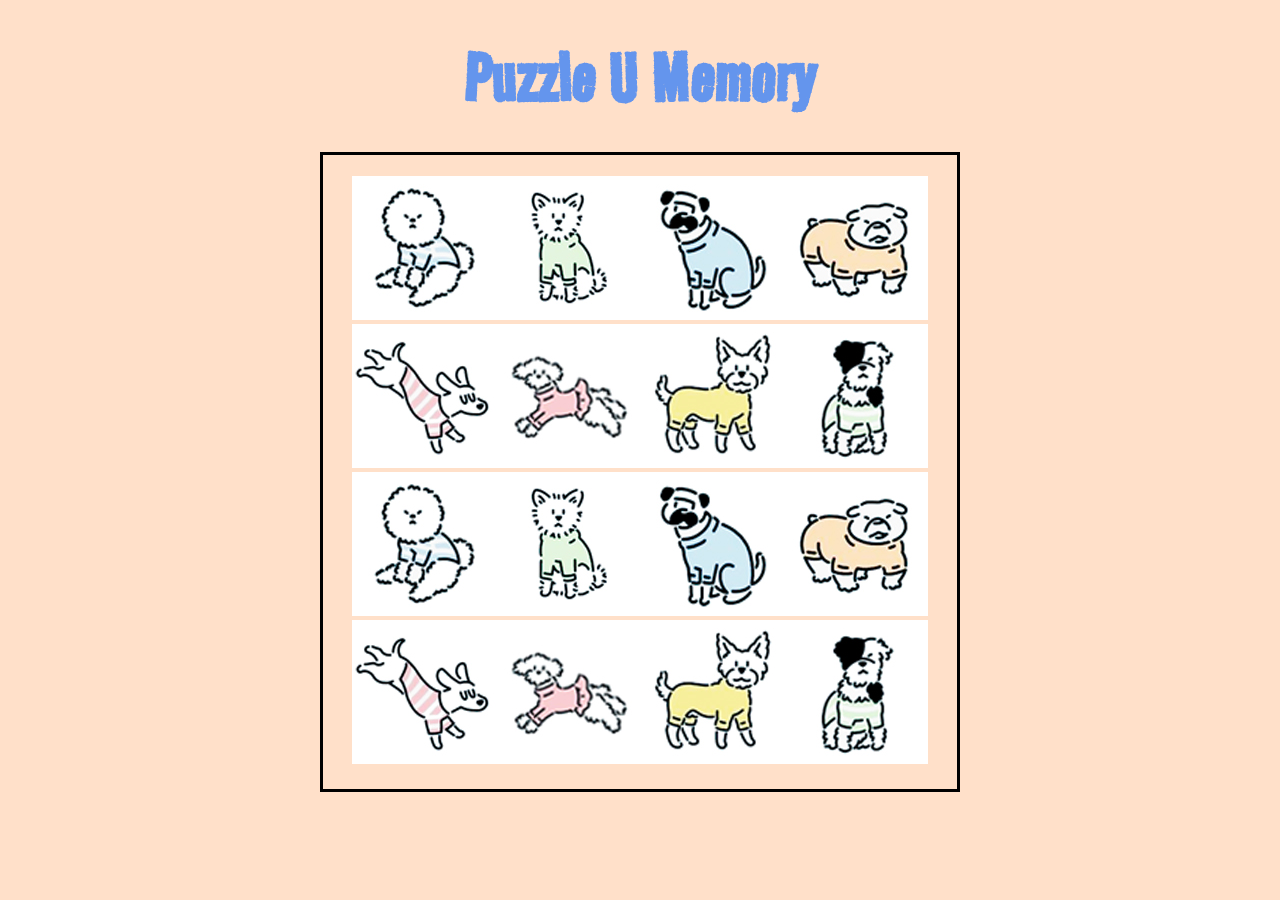
==== index.html @ 99197590 "second workday" ====
<!DOCTYPE html>
<html lang="en">
<head>
    <meta charset="UTF-8">
    <meta http-equiv="X-UA-Compatible" content="IE=edge">
    <meta name="viewport" content="width=device-width, initial-scale=1.0">
    <link rel="preconnect" href="https://fonts.googleapis.com">
    <link rel="preconnect" href="https://fonts.gstatic.com" crossorigin>
    <link href="https://fonts.googleapis.com/css2?family=Road+Rage&display=swap" rel="stylesheet">



    <title>Puzzle U Memory</title>
    <link rel="stylesheet" href="style.css" />
<header>
<h1 id="main-title">Puzzle U Memory</h1>
</header>
</head>
<body>
    <section class = "cardBlocks">
        <div class= "cards">
            <img class= "puzzle" id= "bicchon1" src= "./images/ bichon.jpg"/>
            <div class = "blankFront" id="1" src= "./images/ frontcard1.jpg"></div>
        </div>
        <div class= "cards">
            <img class ="puzzle" id= "ae1" src= "./images/american_eskimo.jpg"/>
            <div class = "blankFront" id="2" src= "./images/ frontcard1.jpg"></div>
        </div>
      <div class= "cards">
        <img class ="puzzle" id= "bster1" src="./images/boston_terrier.jpg"/>
        <div class = "blankFront" id="3"></div>
        </div>
        <div class= "cards">
        <img class ="puzzle" id= "bull1" src="./images/bulldog.jpg"/>
        <div class = "blankFront" id= "4"></div>
        </div>
        <div class= "cards">
        <img class ="puzzle" id= "dchsh1" src="./images/dachshund.jpg"/>
        <div class = "blankFront" id= "5"></div>
        </div>
        <div class= "cards">
        <img class ="puzzle" id= "pd1" src="./images/poodle.jpg"/>
        <div class = "blankFront" id="6"></div>
        </div>  
        <div class= "cards">
        <img class ="puzzle" id= "shib1" src="./images/shiba_inu.jpg"/>
        <div class = "blankFront"   id="7"></div>
        </div>
        <div class= "cards">
        <img class ="puzzle" id="yshter1" src="./images/yorkshir_terrier.jpg"/>
        <div class = "blankFront" id="8"></div>
         </div>
<!-- first series of images  -->
        <div class= "cards">
            <img class= "puzzle" id= "bicchon2" src= "./images/ bichon.jpg"/>
            <div class = "blankFront" id="1two"></div>
        </div>
        <div class= "cards">
            <img class ="puzzle" id= "ae2" src= "./images/american_eskimo.jpg"/>
            <div class = "blankFront" id="2two"></div>
        </div>
        <div class= "cards">
            <img class ="puzzle" id= "bster2" src="./images/boston_terrier.jpg"/>
            <div class = "blankFront" id="3two"></div>
            </div>
        <div class= "cards">
            <img class ="puzzle" id= "bull2" src="./images/bulldog.jpg"/>
            <div class = "blankFront"   id="4two"></div>
        </div>
        <div class= "cards">
                <img class ="puzzle" id= "dchsh2" src="./images/dachshund.jpg"/>
                <div class = "blankFront" id="5two"></div>
         </div>
         <div class= "cards">
            <img class ="puzzle" id= "pd2" src="./images/poodle.jpg"/>
            <div class = "blankFront"   id="6two"></div>
        </div> 
        <div class= "cards">
            <img class ="puzzle" id= "shib2" src="./images/shiba_inu.jpg"/>
            <div class = "blankFront" id="7two"></div>
            </div>
        <div class= "cards">
            <img class ="puzzle" id="yshter2" src="./images/yorkshir_terrier.jpg"/>
            <div class = "blankFront"   id="8two"></div>
            </div>
<!-- second series of twin  images -->
    </section>

<script src= "script.js"></script>
<footer> </footer>

</body>
</html>
---- style.css ----
@import url('https://fonts.googleapis.com/css2?family=Road+Rage&display=swap');

*{
    box-sizing: border-box;
    padding: 0;
    margin: 0;
}

header{  
    text-align: center;
    font-size: 40px;
    color:cornflowerblue;
    margin: 2rem 0px;
    font-family: 'Road Rage', cursive;
    font-weight: strong;
}

body{ 
    background:rgb(255, 224, 201)
}


.cardBlocks{
    display: flex;
    flex-wrap: wrap;
    justify-content: center;
    align-content: center;
    width: 640px;
    height: 640px;
    border: 3px solid black;
    margin: auto;
    
}
.cards{
    border-radius: 2px solid black;
}
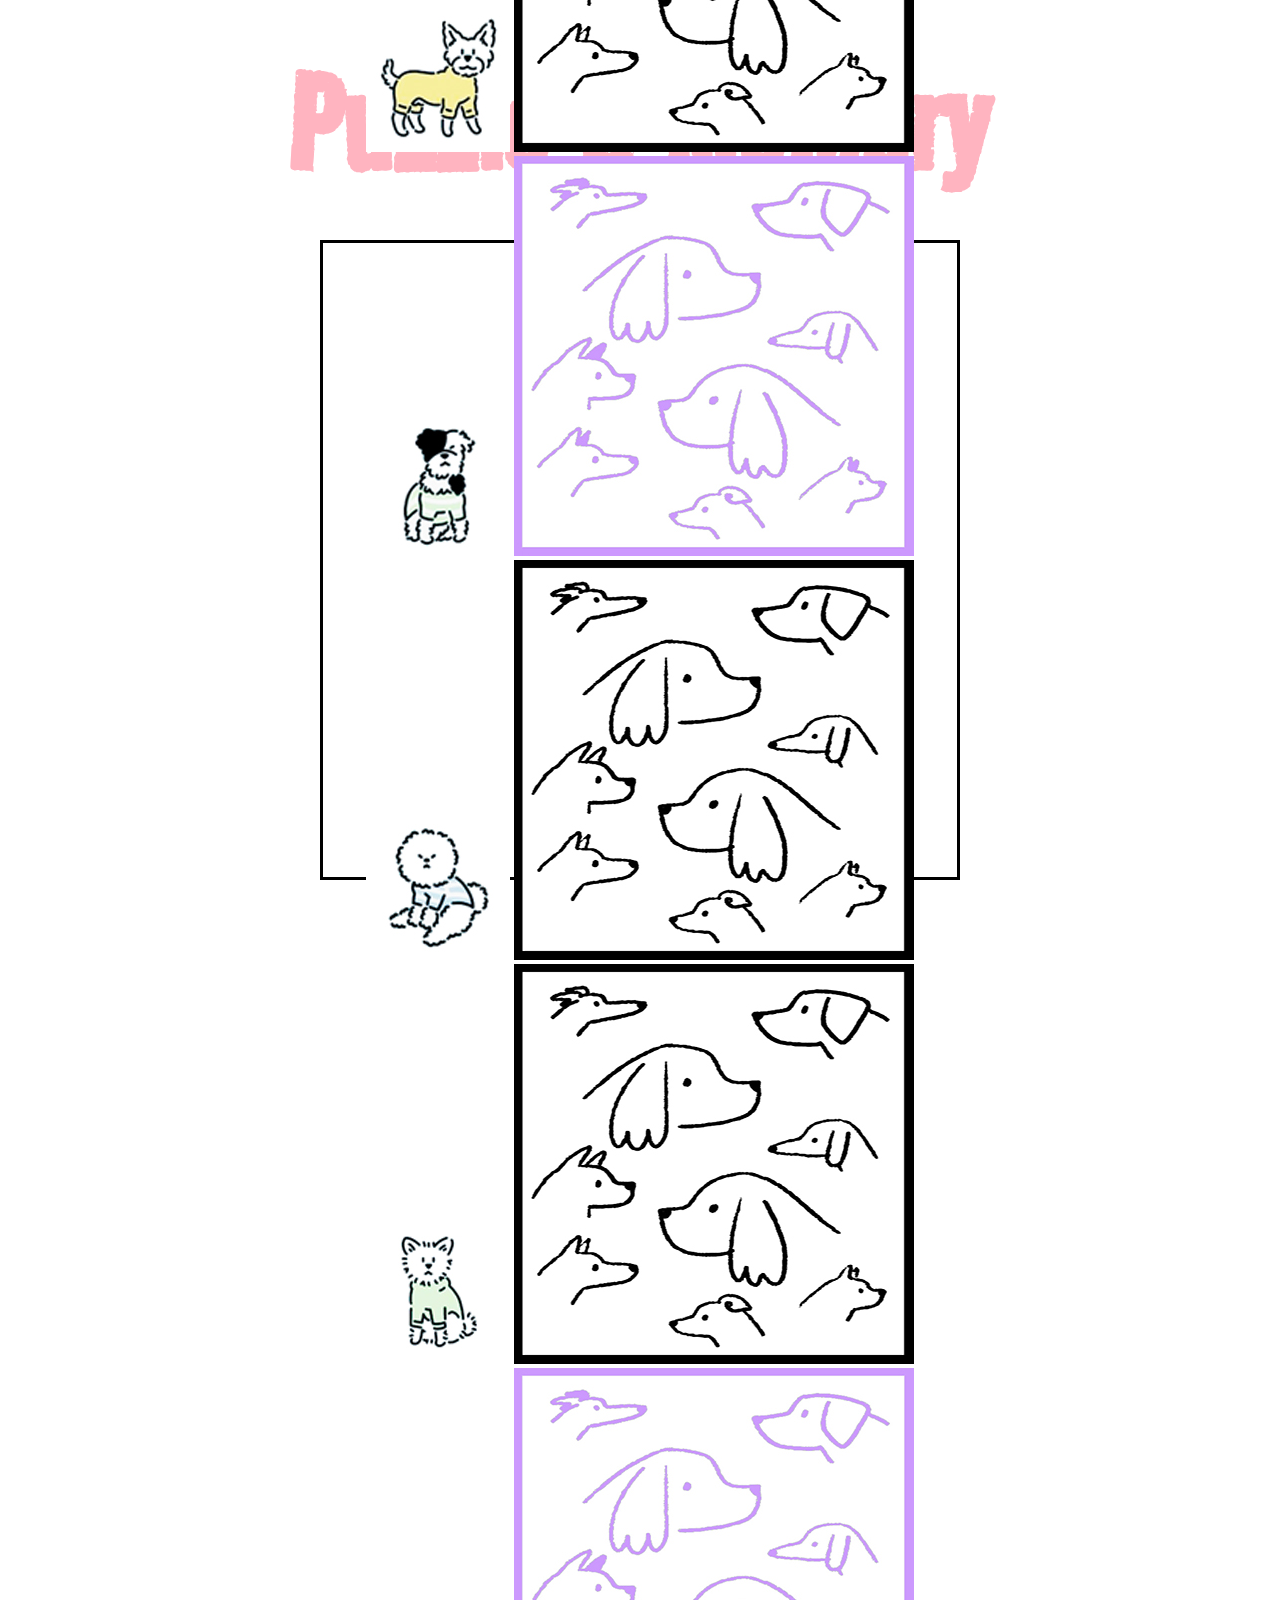
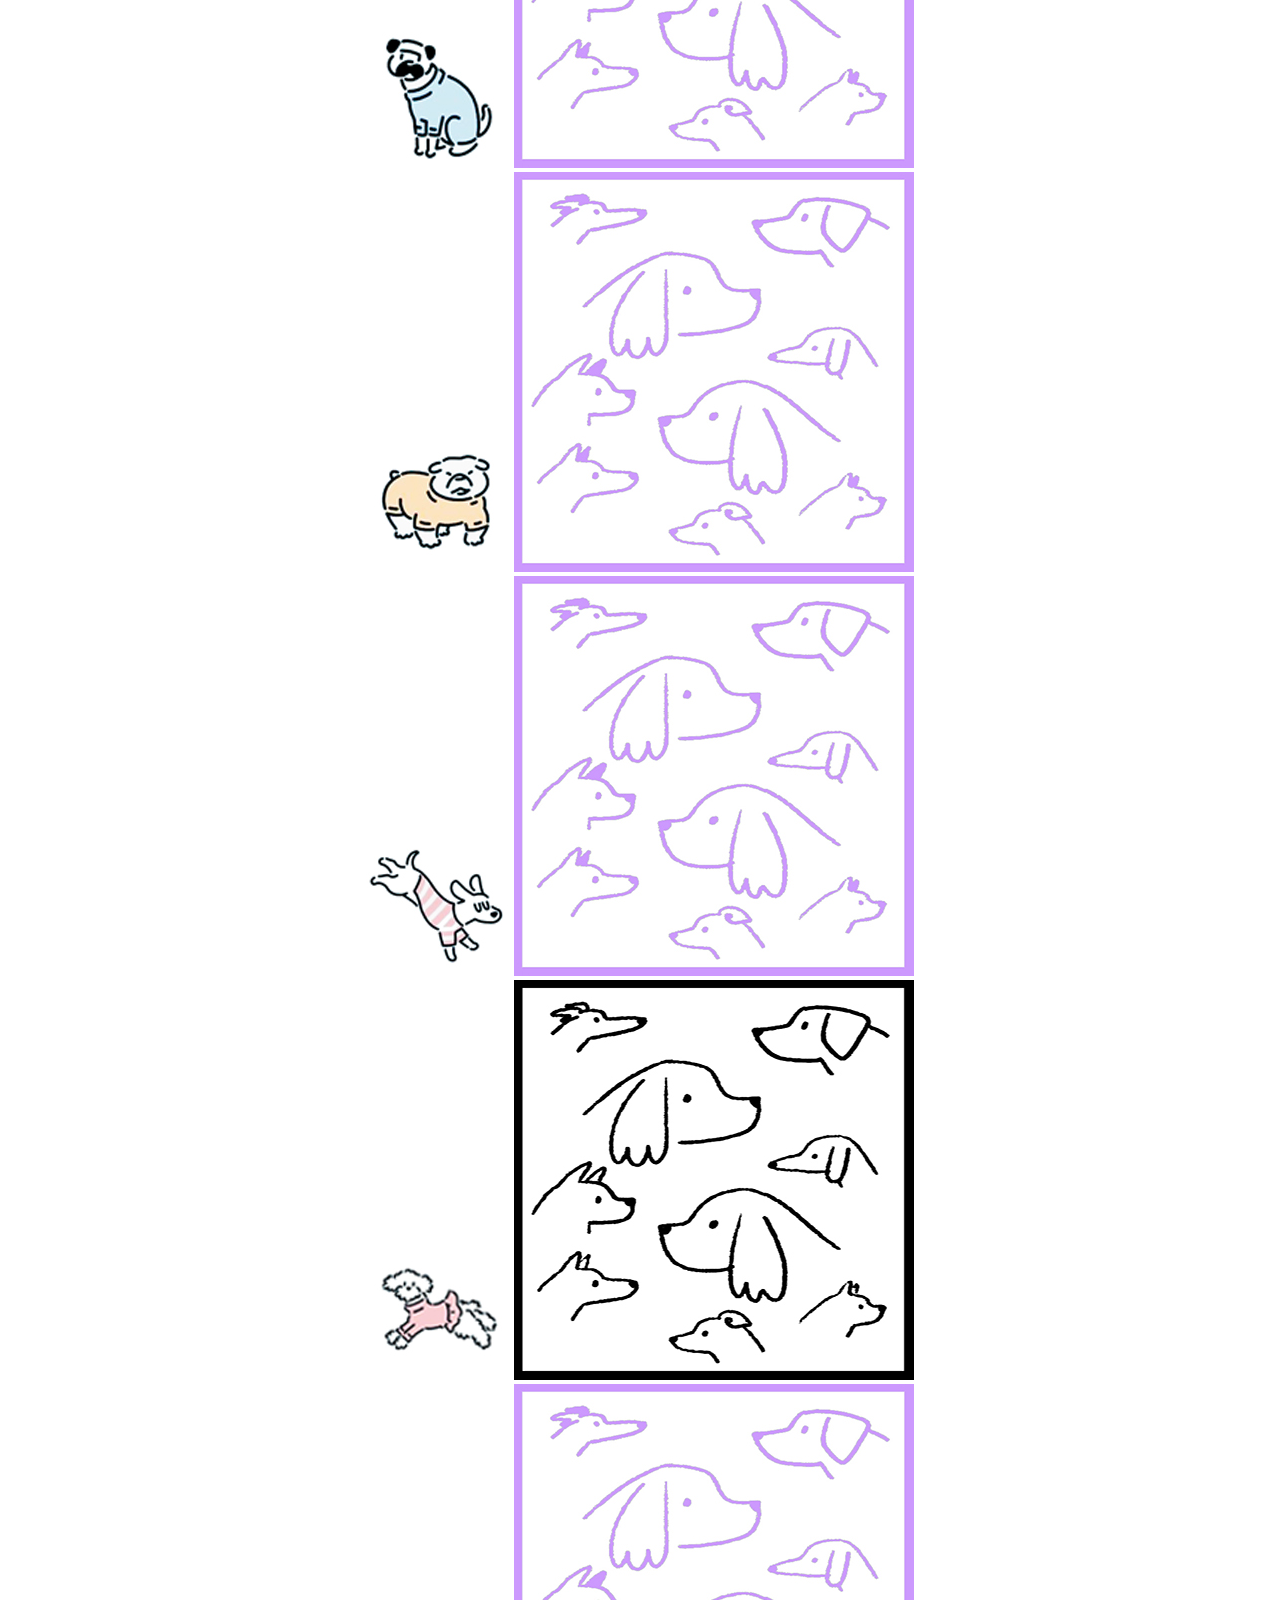
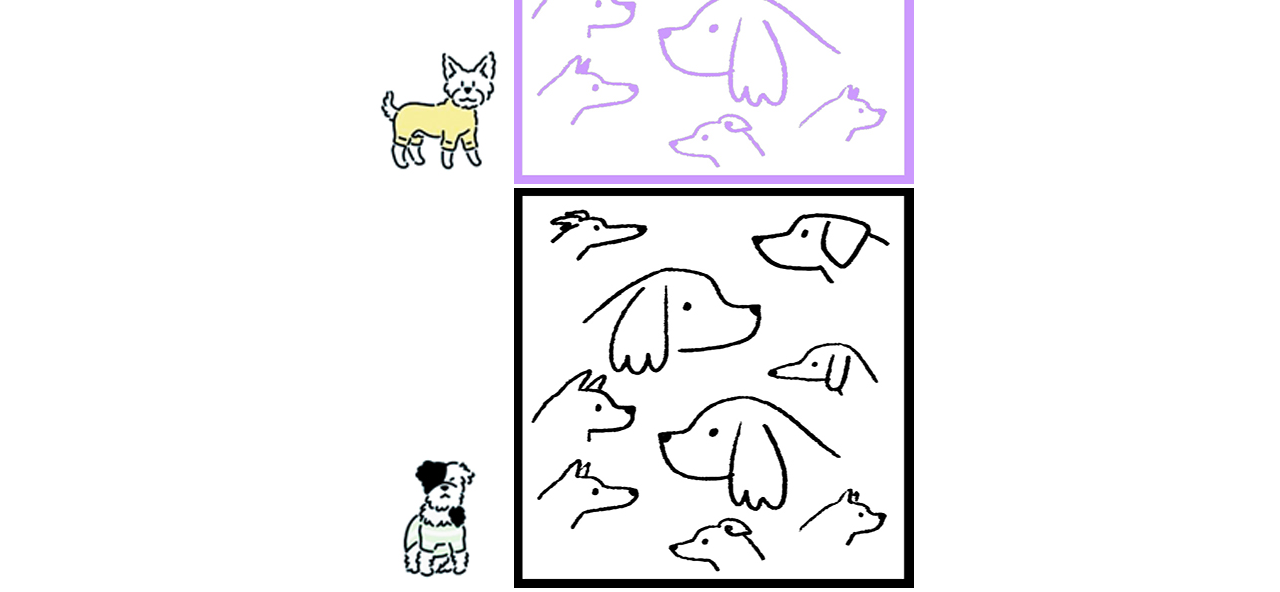
==== commit 229cb091: "progress 2nd day" ====
--- a/index.html
+++ b/index.html
@@ -17,71 +17,71 @@
 </header>
 </head>
 <body>
-    <section class = "cardBlocks">
+    <section class= "container" >
         <div class= "cards">
             <img class= "puzzle" id= "bicchon1" src= "./images/ bichon.jpg"/>
-            <div class = "blankFront" id="1" src= "./images/ frontcard1.jpg"></div>
+            <img class = "blankFront" id="1" src= "./images/frontcard1.jpg"/>
         </div>
         <div class= "cards">
             <img class ="puzzle" id= "ae1" src= "./images/american_eskimo.jpg"/>
-            <div class = "blankFront" id="2" src= "./images/ frontcard1.jpg"></div>
+            <img class = "blankFront" id="2" src= "./images/frontcard1.jpg"/>
         </div>
       <div class= "cards">
         <img class ="puzzle" id= "bster1" src="./images/boston_terrier.jpg"/>
-        <div class = "blankFront" id="3"></div>
+        <img class = "blankFront" id="3" src= "./images/frontcard2.jpg"/>
         </div>
         <div class= "cards">
         <img class ="puzzle" id= "bull1" src="./images/bulldog.jpg"/>
-        <div class = "blankFront" id= "4"></div>
+        <img class = "blankFront" id="4" src= "./images/frontcard1.jpg"/>
         </div>
         <div class= "cards">
         <img class ="puzzle" id= "dchsh1" src="./images/dachshund.jpg"/>
-        <div class = "blankFront" id= "5"></div>
+        <img class = "blankFront" id="5" src= "./images/frontcard2.jpg"/>
         </div>
         <div class= "cards">
         <img class ="puzzle" id= "pd1" src="./images/poodle.jpg"/>
-        <div class = "blankFront" id="6"></div>
+        <img class = "blankFront" id="6" src= "./images/frontcard2.jpg"/>
         </div>  
         <div class= "cards">
         <img class ="puzzle" id= "shib1" src="./images/shiba_inu.jpg"/>
-        <div class = "blankFront"   id="7"></div>
+        <img class = "blankFront" id="7" src= "./images/frontcard1.jpg"/>
         </div>
         <div class= "cards">
         <img class ="puzzle" id="yshter1" src="./images/yorkshir_terrier.jpg"/>
-        <div class = "blankFront" id="8"></div>
+        <img class = "blankFront" id="8" src= "./images/frontcard2.jpg"/>
          </div>
 <!-- first series of images  -->
         <div class= "cards">
             <img class= "puzzle" id= "bicchon2" src= "./images/ bichon.jpg"/>
-            <div class = "blankFront" id="1two"></div>
+            <img class = "blankFront" id="1two" src= "./images/frontcard1.jpg"/>
         </div>
         <div class= "cards">
             <img class ="puzzle" id= "ae2" src= "./images/american_eskimo.jpg"/>
-            <div class = "blankFront" id="2two"></div>
+            <img class = "blankFront" id="2two" src= "./images/frontcard1.jpg"/>
         </div>
         <div class= "cards">
             <img class ="puzzle" id= "bster2" src="./images/boston_terrier.jpg"/>
-            <div class = "blankFront" id="3two"></div>
+            <img class = "blankFront" id="3two" src= "./images/frontcard2.jpg"/>
             </div>
         <div class= "cards">
             <img class ="puzzle" id= "bull2" src="./images/bulldog.jpg"/>
-            <div class = "blankFront"   id="4two"></div>
+            <img class = "blankFront"   id="4two" src= "./images/frontcard2.jpg"/>
         </div>
         <div class= "cards">
                 <img class ="puzzle" id= "dchsh2" src="./images/dachshund.jpg"/>
-                <div class = "blankFront" id="5two"></div>
+                <img class = "blankFront" id="5two" src= "./images/frontcard2.jpg"/>
          </div>
          <div class= "cards">
             <img class ="puzzle" id= "pd2" src="./images/poodle.jpg"/>
-            <div class = "blankFront"   id="6two"></div>
+            <img class = "blankFront"   id="6two"   src= "./images/frontcard1.jpg"/>
         </div> 
         <div class= "cards">
             <img class ="puzzle" id= "shib2" src="./images/shiba_inu.jpg"/>
-            <div class = "blankFront" id="7two"></div>
+            <img class = "blankFront" id="7two" src= "./images/frontcard2.jpg"/>
             </div>
         <div class= "cards">
             <img class ="puzzle" id="yshter2" src="./images/yorkshir_terrier.jpg"/>
-            <div class = "blankFront"   id="8two"></div>
+            <img class = "blankFront"   id="8two"   src= "./images/frontcard1.jpg"/>
             </div>
 <!-- second series of twin  images -->
     </section>
--- a/style.css
+++ b/style.css
@@ -8,19 +8,19 @@
 
 header{  
     text-align: center;
-    font-size: 40px;
-    color:cornflowerblue;
+    font-size: 80px;
+    color:rgb(255, 180, 192);
     margin: 2rem 0px;
     font-family: 'Road Rage', cursive;
     font-weight: strong;
 }
 
 body{ 
-    background:rgb(255, 224, 201)
+    background: white;
 }
 
 
-.cardBlocks{
+.container{
     display: flex;
     flex-wrap: wrap;
     justify-content: center;
@@ -29,12 +29,16 @@
     height: 640px;
     border: 3px solid black;
     margin: auto;
+    background-image: url('https://i.imgur.com/tH3szbt.jpg');
     
 }
 .cards{
     border-radius: 2px solid black;
 }
 
+.blankFront{
+    position: relative;
+}
 
 
 
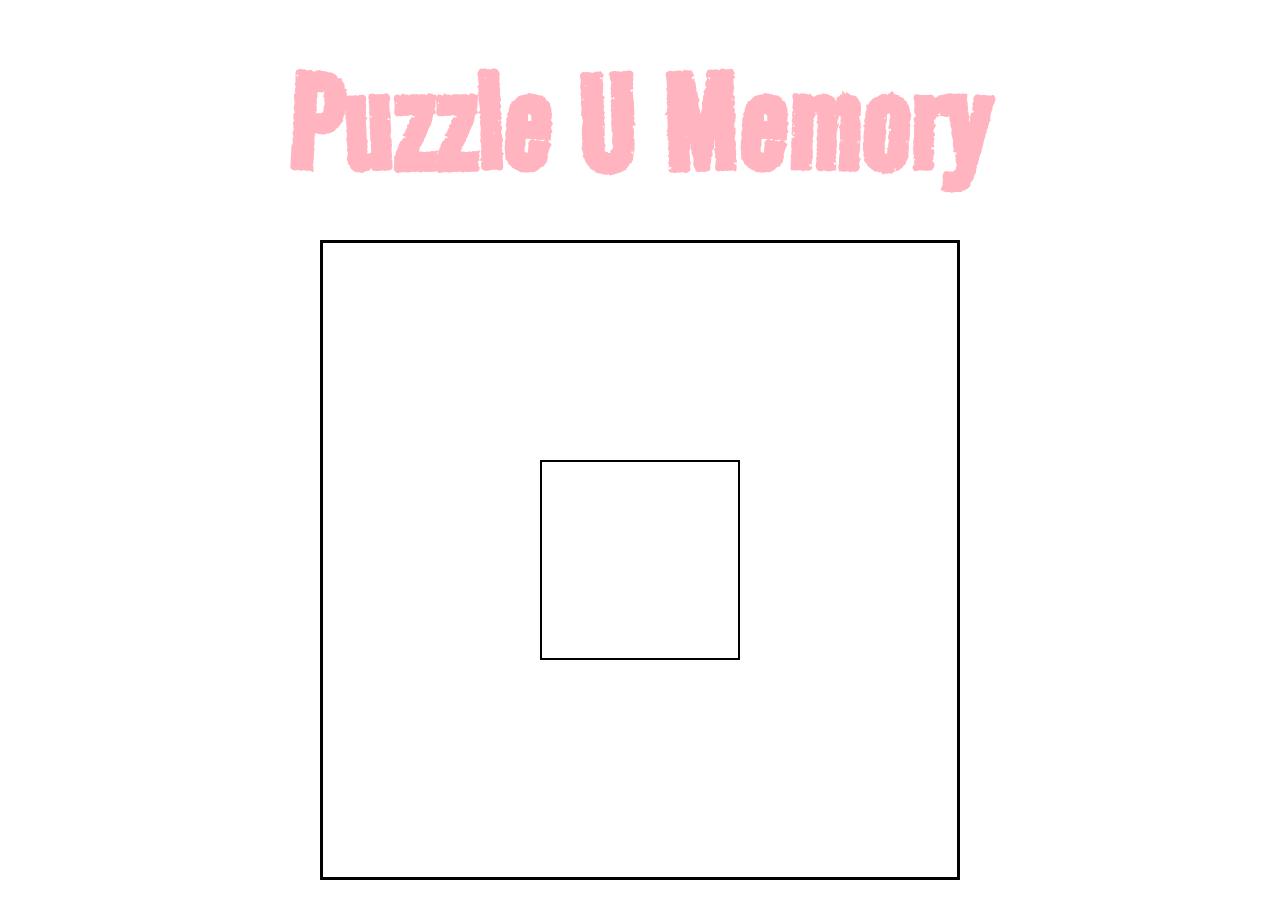
==== commit 44524103: "second day progress" ====
--- a/index.html
+++ b/index.html
@@ -9,84 +9,28 @@
     <link href="https://fonts.googleapis.com/css2?family=Road+Rage&display=swap" rel="stylesheet">
 
 
-
     <title>Puzzle U Memory</title>
-    <link rel="stylesheet" href="style.css" />
+    <link rel="stylesheet" href="style.css"/>
+  
 <header>
 <h1 id="main-title">Puzzle U Memory</h1>
 </header>
-</head>
+
 <body>
     <section class= "container" >
-        <div class= "cards">
-            <img class= "puzzle" id= "bicchon1" src= "./images/ bichon.jpg"/>
-            <img class = "blankFront" id="1" src= "./images/frontcard1.jpg"/>
-        </div>
-        <div class= "cards">
-            <img class ="puzzle" id= "ae1" src= "./images/american_eskimo.jpg"/>
-            <img class = "blankFront" id="2" src= "./images/frontcard1.jpg"/>
-        </div>
-      <div class= "cards">
-        <img class ="puzzle" id= "bster1" src="./images/boston_terrier.jpg"/>
-        <img class = "blankFront" id="3" src= "./images/frontcard2.jpg"/>
-        </div>
-        <div class= "cards">
-        <img class ="puzzle" id= "bull1" src="./images/bulldog.jpg"/>
-        <img class = "blankFront" id="4" src= "./images/frontcard1.jpg"/>
-        </div>
-        <div class= "cards">
-        <img class ="puzzle" id= "dchsh1" src="./images/dachshund.jpg"/>
-        <img class = "blankFront" id="5" src= "./images/frontcard2.jpg"/>
-        </div>
-        <div class= "cards">
-        <img class ="puzzle" id= "pd1" src="./images/poodle.jpg"/>
-        <img class = "blankFront" id="6" src= "./images/frontcard2.jpg"/>
-        </div>  
-        <div class= "cards">
-        <img class ="puzzle" id= "shib1" src="./images/shiba_inu.jpg"/>
-        <img class = "blankFront" id="7" src= "./images/frontcard1.jpg"/>
-        </div>
-        <div class= "cards">
-        <img class ="puzzle" id="yshter1" src="./images/yorkshir_terrier.jpg"/>
-        <img class = "blankFront" id="8" src= "./images/frontcard2.jpg"/>
-         </div>
-<!-- first series of images  -->
-        <div class= "cards">
-            <img class= "puzzle" id= "bicchon2" src= "./images/ bichon.jpg"/>
-            <img class = "blankFront" id="1two" src= "./images/frontcard1.jpg"/>
-        </div>
-        <div class= "cards">
-            <img class ="puzzle" id= "ae2" src= "./images/american_eskimo.jpg"/>
-            <img class = "blankFront" id="2two" src= "./images/frontcard1.jpg"/>
-        </div>
-        <div class= "cards">
-            <img class ="puzzle" id= "bster2" src="./images/boston_terrier.jpg"/>
-            <img class = "blankFront" id="3two" src= "./images/frontcard2.jpg"/>
-            </div>
-        <div class= "cards">
-            <img class ="puzzle" id= "bull2" src="./images/bulldog.jpg"/>
-            <img class = "blankFront"   id="4two" src= "./images/frontcard2.jpg"/>
-        </div>
-        <div class= "cards">
-                <img class ="puzzle" id= "dchsh2" src="./images/dachshund.jpg"/>
-                <img class = "blankFront" id="5two" src= "./images/frontcard2.jpg"/>
-         </div>
-         <div class= "cards">
-            <img class ="puzzle" id= "pd2" src="./images/poodle.jpg"/>
-            <img class = "blankFront"   id="6two"   src= "./images/frontcard1.jpg"/>
-        </div> 
-        <div class= "cards">
-            <img class ="puzzle" id= "shib2" src="./images/shiba_inu.jpg"/>
-            <img class = "blankFront" id="7two" src= "./images/frontcard2.jpg"/>
-            </div>
-        <div class= "cards">
-            <img class ="puzzle" id="yshter2" src="./images/yorkshir_terrier.jpg"/>
-            <img class = "blankFront"   id="8two"   src= "./images/frontcard1.jpg"/>
-            </div>
-<!-- second series of twin  images -->
-    </section>
-
-<script src= "script.js"></script>
+    <div class= "cards">
+    <!-- <div class = "cards" id="bichon1"></div>
+    <div class = "cards" id="american_eskimo2"></div>
+    <div class = "cards" id="boston_terrier3"></div> 
+    <div class = "cards" id="bulldog4"></div>   
+    <div class = "cards" id="dachshund5"></div>
+    <div class = "cards" id="poodle6"></div>
+    <div class = "cards" id="shiba7"></div>
+    <div class = "cards" id="york8"></div>    
+    </div>  -->
+    
+ 
+<script src= "index.js"></script>
 <footer> </footer>
 
 </body>
--- a/style.css
+++ b/style.css
@@ -19,6 +19,21 @@
     background: white;
 }
 
+.cards{
+    height: 200px;
+    width: 200px;
+    background-color: url(frontcard1.jpg);  
+    /* when imported */
+    border: 2px solid black;
+   
+}
+
+.flipped-card{
+    height: 200px;
+    width: 200px;
+    background-color: url(frontcard2.jpg);
+    border: 2px solid black;
+}
 
 .container{
     display: flex;
@@ -29,16 +44,22 @@
     height: 640px;
     border: 3px solid black;
     margin: auto;
-    background-image: url('https://i.imgur.com/tH3szbt.jpg');
-    
-}
-.cards{
-    border-radius: 2px solid black;
-}
-
-.blankFront{
-    position: relative;
+    background-image: url("https://c.tenor.com/dby5UbmKt90AAAAd/ripndip-monalisa.gif"); 
+ 
 }
 
 
 
+
+
+/* .puzzle{
+position:relative;
+width: 200px;
+height: 200px;
+padding: 20px;
+ 
+} */
+
+
+
+
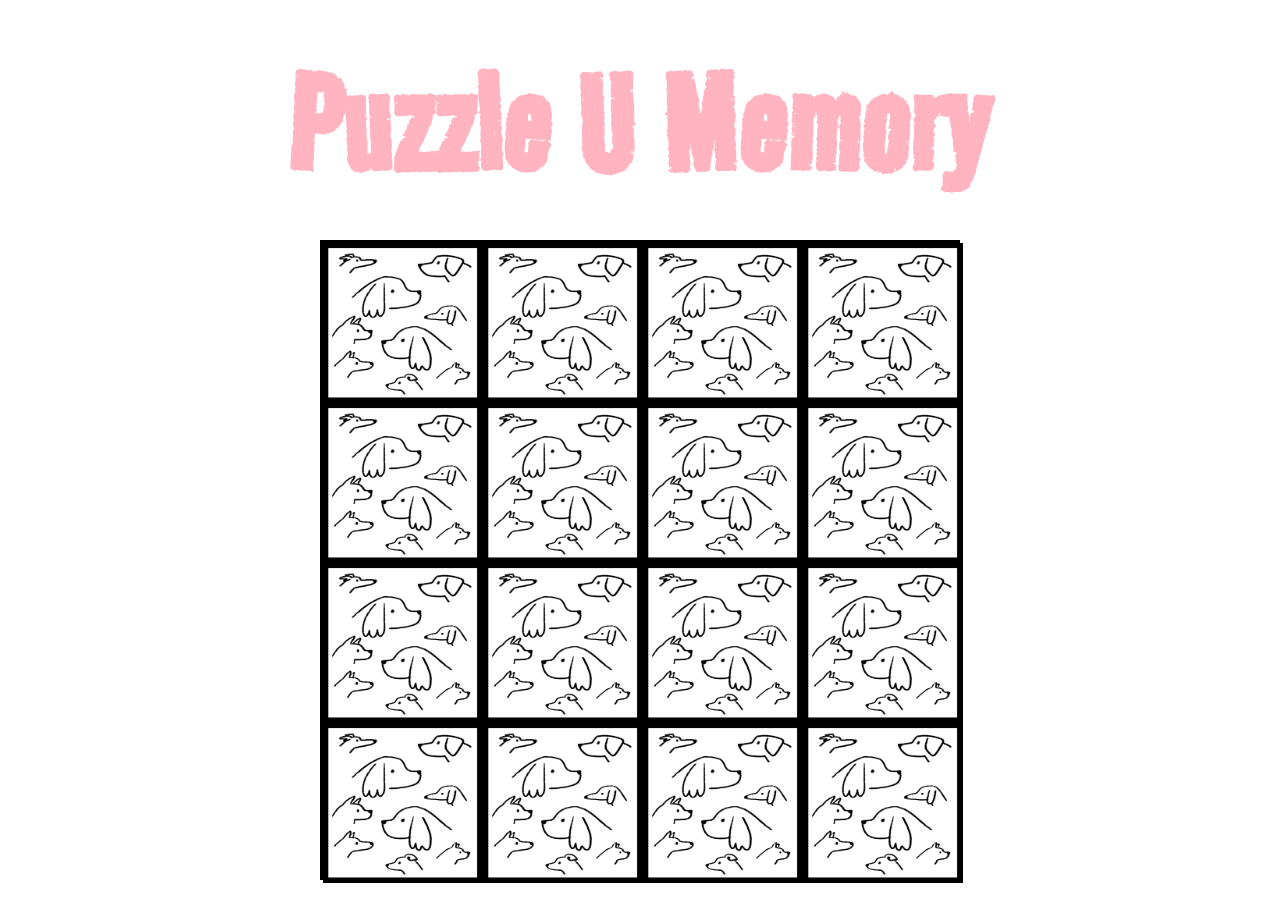
==== commit 9cd278ba: "second day progress" ====
--- a/index.html
+++ b/index.html
@@ -18,17 +18,40 @@
 
 <body>
     <section class= "container" >
-    <div class= "cards">
-    <!-- <div class = "cards" id="bichon1"></div>
+    <!-- <div class= "cards"></div> -->
+
+
+     <!-- </div>   
+    <div class ="line">
+    <div class = "cards" id="bichon1"></div>
+
     <div class = "cards" id="american_eskimo2"></div>
     <div class = "cards" id="boston_terrier3"></div> 
+    <div class = "cards" id="dachshund5"></div>
+    </div> 
+    
+    
+    <div class ="line">
+    <div class = "cards" id="dachshund5"></div>
     <div class = "cards" id="bulldog4"></div>   
-    <div class = "cards" id="dachshund5"></div>
     <div class = "cards" id="poodle6"></div>
     <div class = "cards" id="shiba7"></div>
-    <div class = "cards" id="york8"></div>    
-    </div>  -->
-    
+    </div>
+   
+    <div class= "cards" id="york8"></div>
+    <div class= "cards" id="york8"></div>
+    <div class = "cards" id="american_eskimo2"></div>
+    <div class = "cards" id="bulldog4"></div> 
+   
+
+
+    <div class="line">
+    <div class = "cards" id="boston_terrier3"></div> 
+    <div class = "cards" id="poodle6"></div>
+    <div class = "cards" id="shiba7"></div>
+    <div class = "cards" id="bichon1"></div>
+    <div class = "cards" id="bichon1"></div>
+     -->
  
 <script src= "index.js"></script>
 <footer> </footer>
--- a/style.css
+++ b/style.css
@@ -20,26 +20,40 @@
 }
 
 .cards{
-    height: 200px;
-    width: 200px;
-    background-color: url(frontcard1.jpg);  
-    /* when imported */
-    border: 2px solid black;
-   
-}
-
-.flipped-card{
-    height: 200px;
-    width: 200px;
-    background-color: url(frontcard2.jpg);
+    height: 160px;
+    width: 160px;
+    background-image: url("images/frontcard1.jpg"); 
+    background-repeat: no-repeat;
+    background-position: center;
+    background-size: cover; 
     border: 2px solid black;
 }
 
+.flipped-cards{
+    height: 160px;
+    width: 160px;
+    background-image: url("images/shiba_inu.jpg");
+    background-repeat: no-repeat;
+    background-position: center;
+    background-size: cover;
+    border: 2px solid black;
+}
+
+/* #bichon1{
+    height: 200px;
+    width: 200px;
+    background-image: url("images\ bichon.jpgbichon.jpg"); 
+    background-repeat: no-repeat;
+    background-position: center;
+    background-size: cover; 
+    border: 2px solid black;
+} */
+
 .container{
-    display: flex;
-    flex-wrap: wrap;
-    justify-content: center;
-    align-content: center;
+
+    display: grid;
+    grid-template-columns: repeat(4, 1fr);
+    grid-template-rows: repeat(4, 1fr);
     width: 640px;
     height: 640px;
     border: 3px solid black;
@@ -47,8 +61,6 @@
     background-image: url("https://c.tenor.com/dby5UbmKt90AAAAd/ripndip-monalisa.gif"); 
  
 }
-
-
 
 
 
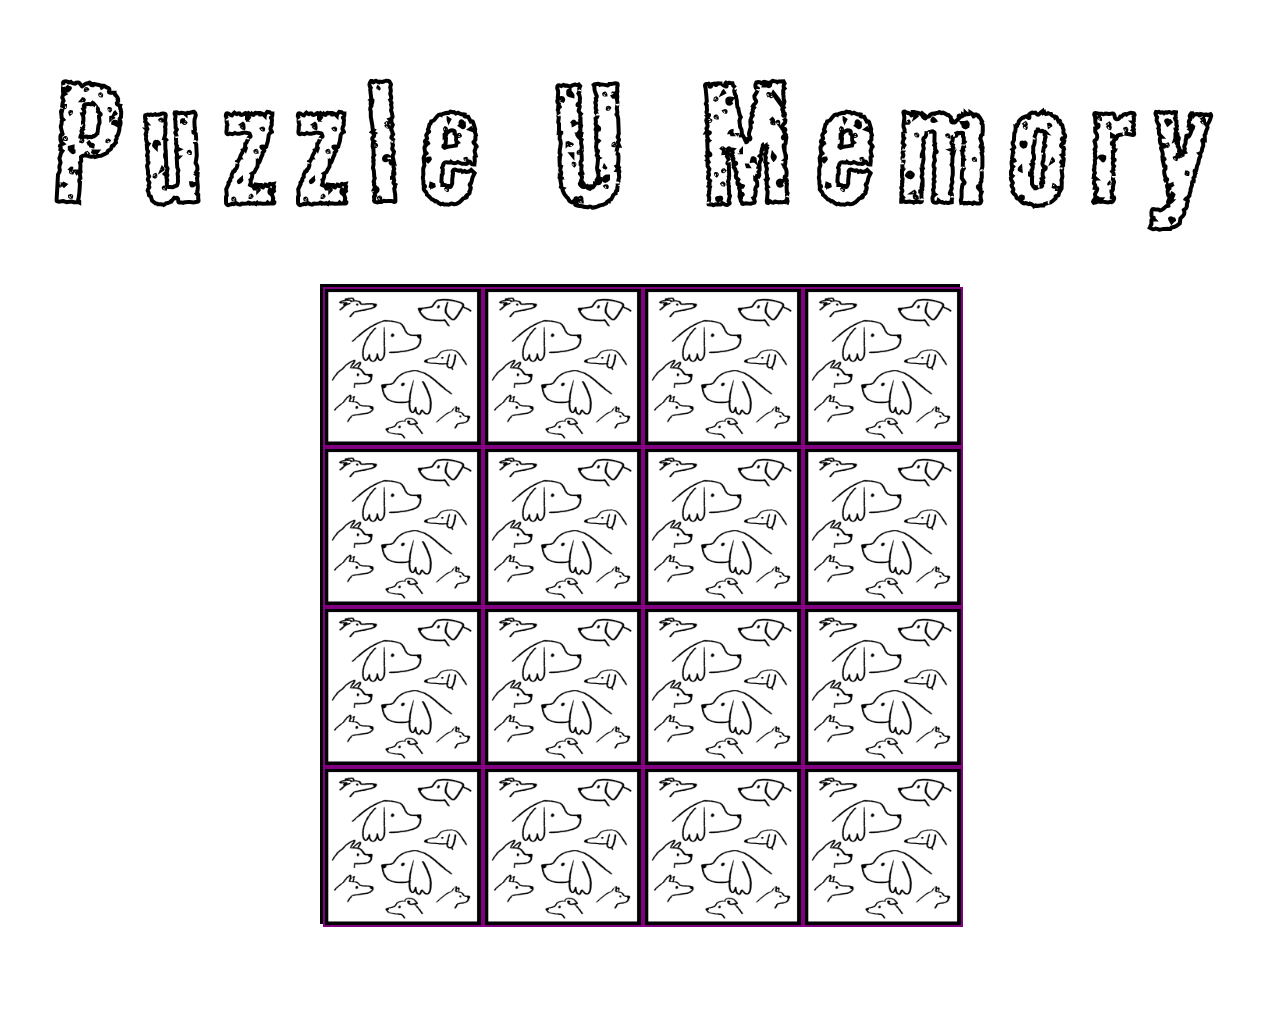
==== commit 0e88288f: "prj in progress" ====
--- a/index.html
+++ b/index.html
@@ -13,45 +13,18 @@
     <link rel="stylesheet" href="style.css"/>
   
 <header>
-<h1 id="main-title">Puzzle U Memory</h1>
+<span class="main-title">Puzzle U Memory</span>
 </header>
 
 <body>
-    <section class= "container" >
-    <!-- <div class= "cards"></div> -->
+<div class= "backgrnd-img"></div>
+<section class= "container" ></section>
 
 
-     <!-- </div>   
-    <div class ="line">
-    <div class = "cards" id="bichon1"></div>
 
-    <div class = "cards" id="american_eskimo2"></div>
-    <div class = "cards" id="boston_terrier3"></div> 
-    <div class = "cards" id="dachshund5"></div>
-    </div> 
     
-    
-    <div class ="line">
-    <div class = "cards" id="dachshund5"></div>
-    <div class = "cards" id="bulldog4"></div>   
-    <div class = "cards" id="poodle6"></div>
-    <div class = "cards" id="shiba7"></div>
-    </div>
-   
-    <div class= "cards" id="york8"></div>
-    <div class= "cards" id="york8"></div>
-    <div class = "cards" id="american_eskimo2"></div>
-    <div class = "cards" id="bulldog4"></div> 
-   
-
-
-    <div class="line">
-    <div class = "cards" id="boston_terrier3"></div> 
-    <div class = "cards" id="poodle6"></div>
-    <div class = "cards" id="shiba7"></div>
-    <div class = "cards" id="bichon1"></div>
-    <div class = "cards" id="bichon1"></div>
-     -->
+<button class="button">Play</button>
+ 
  
 <script src= "index.js"></script>
 <footer> </footer>
--- a/style.css
+++ b/style.css
@@ -8,15 +8,34 @@
 
 header{  
     text-align: center;
-    font-size: 80px;
-    color:rgb(255, 180, 192);
-    margin: 2rem 0px;
+    font-size: 200px;
     font-family: 'Road Rage', cursive;
-    font-weight: strong;
+    font-weight:400;
+    color:white;
+    -webkit-text-stroke: 4px black;
+    margin: 2rem 0px;   
+    letter-spacing: 0.1em;
 }
 
+header:hover{
+    background-color:rgb(255, 238, 168); 
+}
+/* rgb(255, 180, 192); */
+
+
 body{ 
-    background: white;
+    background-color: white;
+    background-image: url("https://i.pinimg.com/originals/2a/c8/16/2ac81616d27c0469a43fb404f9b6350d.gif"); 
+    background-repeat: no-repeat;
+    background-size: 100%;
+}
+/* options for backgrnd image link
+https://i.pinimg.com/originals/2a/c8/16/2ac81616d27c0469a43fb404f9b6350d.gif
+https://i.pinimg.com/originals/dc/0d/fa/dc0dfa65a550f740257f342b3b8af3fc.gif */
+
+
+.backgrnd-img{
+    opacity: 0.5;
 }
 
 .cards{
@@ -26,28 +45,28 @@
     background-repeat: no-repeat;
     background-position: center;
     background-size: cover; 
-    border: 2px solid black;
+    border: 2px solid purple;
+    transition: opacity 4s;
 }
 
 .flipped-cards{
     height: 160px;
-    width: 160px;
-    background-image: url("images/shiba_inu.jpg");
+    width: 160px; 
     background-repeat: no-repeat;
     background-position: center;
     background-size: cover;
     border: 2px solid black;
+   
+}
+/* 
+//create class for a pair of card add animation to fade away hide inside of image */
+
+.pair{
+  
+opacity: 0;
+
 }
 
-/* #bichon1{
-    height: 200px;
-    width: 200px;
-    background-image: url("images\ bichon.jpgbichon.jpg"); 
-    background-repeat: no-repeat;
-    background-position: center;
-    background-size: cover; 
-    border: 2px solid black;
-} */
 
 .container{
 
@@ -59,10 +78,36 @@
     border: 3px solid black;
     margin: auto;
     background-image: url("https://c.tenor.com/dby5UbmKt90AAAAd/ripndip-monalisa.gif"); 
- 
+
+}
+
+.button {
+    width: 190px;
+    height: 90px;
+    font-size: 60px;
+    font-family: 'Road Rage', cursive;
+    font-weight: bold;
+    -webkit-text-stroke: 0.5px black;
+    color: white;
+    border-radius: 12px;
+    border: 5px solid black;
+    background-color: white;
+    justify-content:center;
+    align-items: center;
+    align-self: center;
+    position: relative;
+    margin-left: 1550px;
+    right: 10px;
+    cursor: pointer;
+    text-align: center;
+    text-decoration: none;
+    display: inline;
 }
 
 
+.button:hover{
+    background-color: rgb(230, 147, 216);
+}
 
 /* .puzzle{
 position:relative;
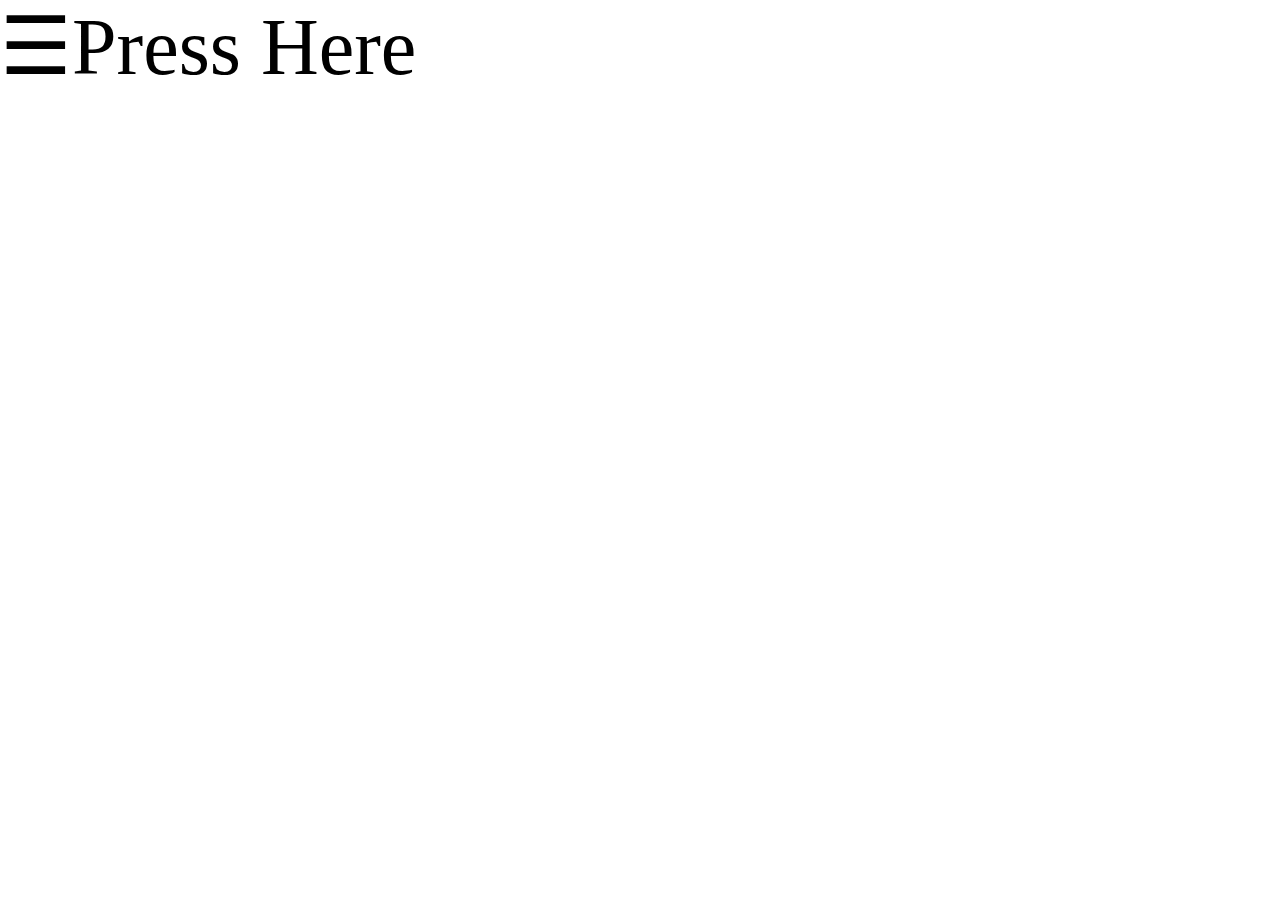
==== commit 8a4f260b: "puzzle u memory" ====
--- a/index.html
+++ b/index.html
@@ -7,27 +7,27 @@
     <link rel="preconnect" href="https://fonts.googleapis.com">
     <link rel="preconnect" href="https://fonts.gstatic.com" crossorigin>
     <link href="https://fonts.googleapis.com/css2?family=Road+Rage&display=swap" rel="stylesheet">
+    <link rel="stylesheet" href="style.css"/>
 
-
-    <title>Puzzle U Memory</title>
-    <link rel="stylesheet" href="style.css"/>
+    <title>Navigation page</title>
+</head>
+<body>
+<div id="myNav" class="overlay">
+    <a href="javascript:void(0)" class="closebtn" onclick="closeNav()">&times;</a>
+    <div class="overlay-content">
+        <ul class ="nav">
+      <a href="description.html">About</a>
+      
+      <a href="game.html">Puzzle U Memory</a>
+    </div>
+    </ul>
+  </div>
   
-<header>
-<span class="main-title">Puzzle U Memory</span>
-</header>
-
-<body>
-<div class= "backgrnd-img"></div>
-<section class= "container" ></section>
-
-
-
-    
-<button class="button">Play</button>
- 
- 
-<script src= "index.js"></script>
+  <span style= "font-size:80px; cursor:pointer" onclick="openNav()">
+    &#9776;Press Here
+</span>
+<iframe src="https://open.spotify.com/embed/track/6kHJ9dnxgXKGaLfdr1WioU?utm_source=generator&theme=0" width="20%" height="100" frameBorder="0"  allow="autoplay; clipboard-write; encrypted-media; fullscreen; picture-in-picture"></iframe>
+  <script src= "index.js"></script>
 <footer> </footer>
-
 </body>
 </html>--- a/style.css
+++ b/style.css
@@ -109,14 +109,74 @@
     background-color: rgb(230, 147, 216);
 }
 
-/* .puzzle{
-position:relative;
-width: 200px;
-height: 200px;
-padding: 20px;
- 
-} */
 
 
+.overlay {
+    height: 0%;
+    width: 100%;
+    position: fixed;
+    z-index: 1;
+    top: 0;
+    left: 0;
+    background-color: rgb(0,0,0);
+    background-color: rgba(0,0,0, 0.9);
+    overflow-y: hidden;
+    transition: 0.5s;
+  }
+  
+  .overlay-content {
+    position: relative;
+    top: 25%;
+    width: 100%;
+    text-align: center;
+    margin-top: 30px;
+  }
+  
+  .overlay a {
+    padding: 8px;
+    text-decoration: none;
+    font-size: 36px;
+    color: #818181;
+    display: block;
+    transition: 0.3s;
+  }
+  
+  .overlay a:hover, .overlay a:focus {
+    color: #f1f1f1;
+  }
+  
+  .overlay .closebtn {
+    position: absolute;
+    top: 20px;
+    right: 45px;
+    font-size: 120px;
+  }
+  
+  @media screen and (max-height: 450px) {
+    .overlay {overflow-y: auto;}
+    .overlay a {font-size: 20px}
+    .overlay .closebtn {
+    font-size: 80px;
+    top: 15px;
+    right: 35px;
+    }
+  }
+
+iframe{
+    margin-left: 1000px;
+}
 
 
+h1,p{
+    text-align: center;
+    font-size: 80px;
+    font-family: 'Road Rage', cursive;
+    font-weight: 200;
+    color:white;
+    -webkit-text-stroke: 0.5px black;
+    margin: 2rem 0px;   
+    letter-spacing: 0.1em;
+}
+p{
+font-size: 30px;
+}
